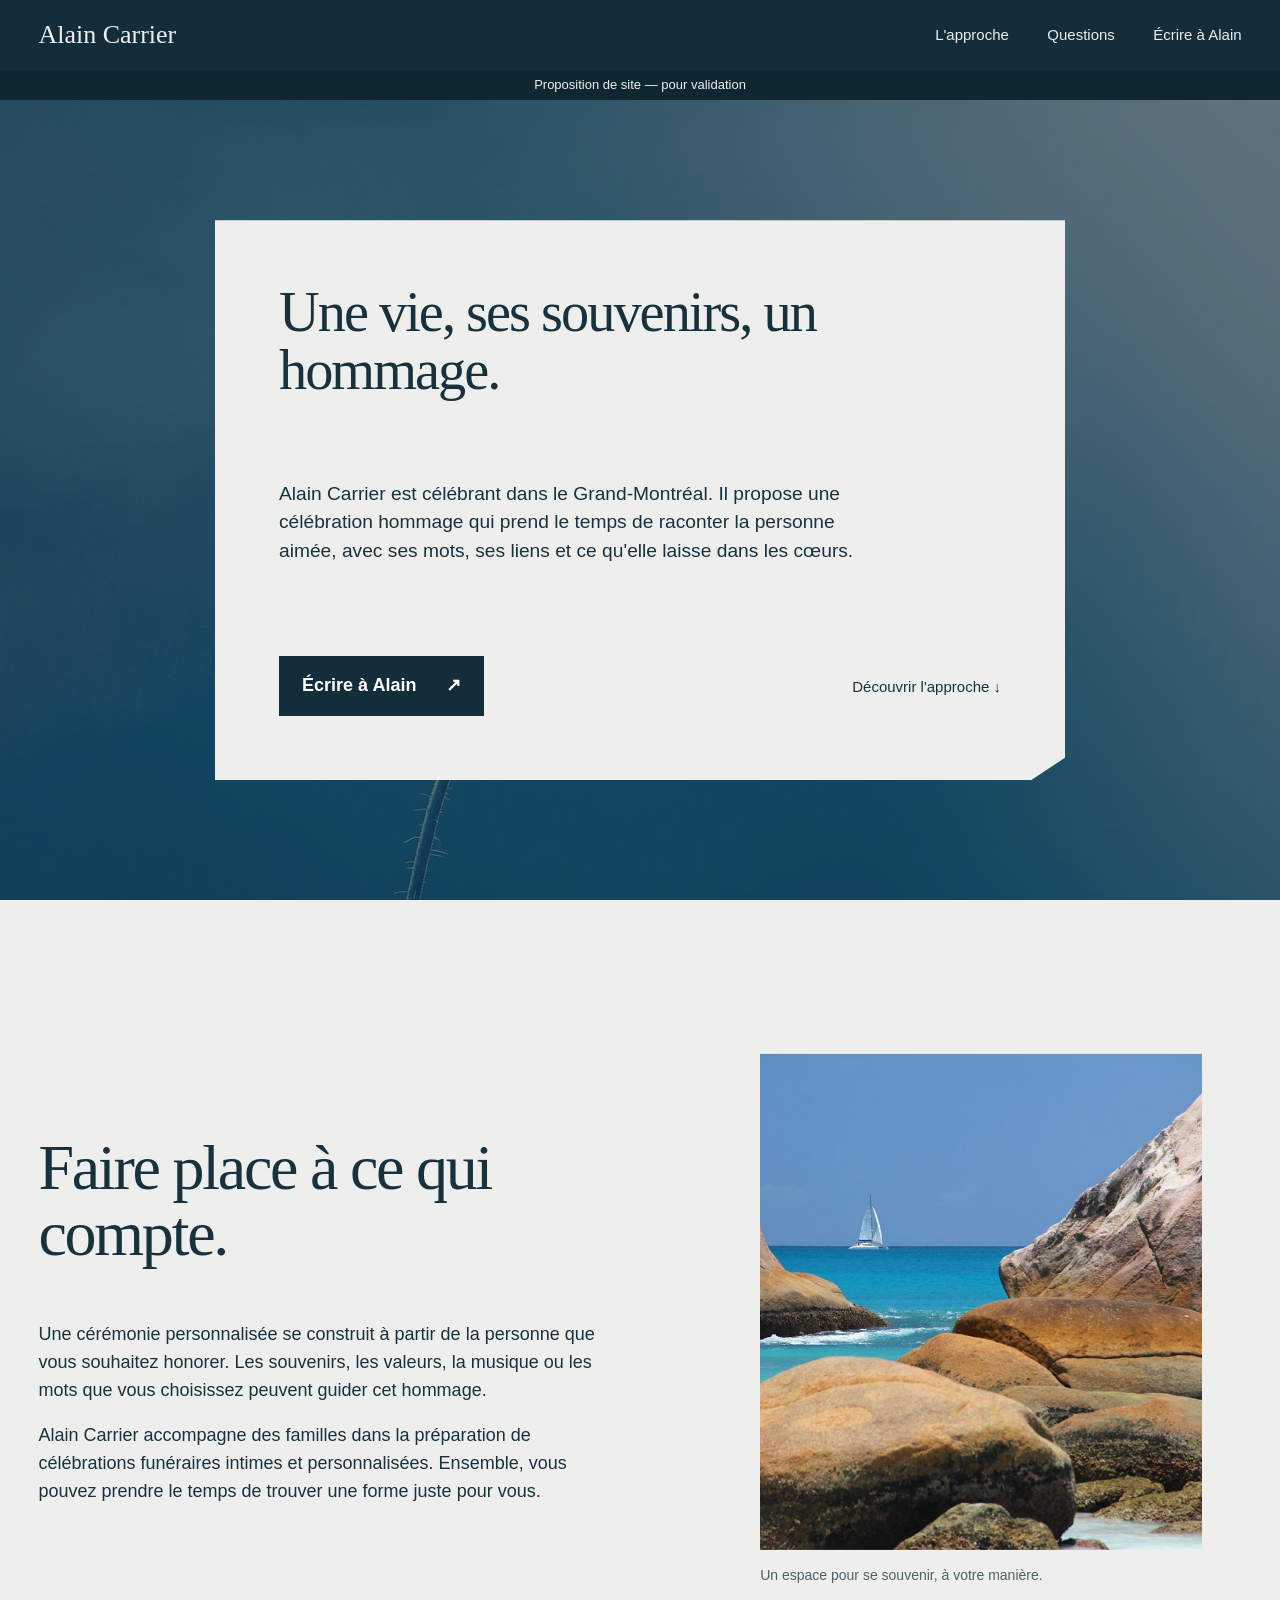
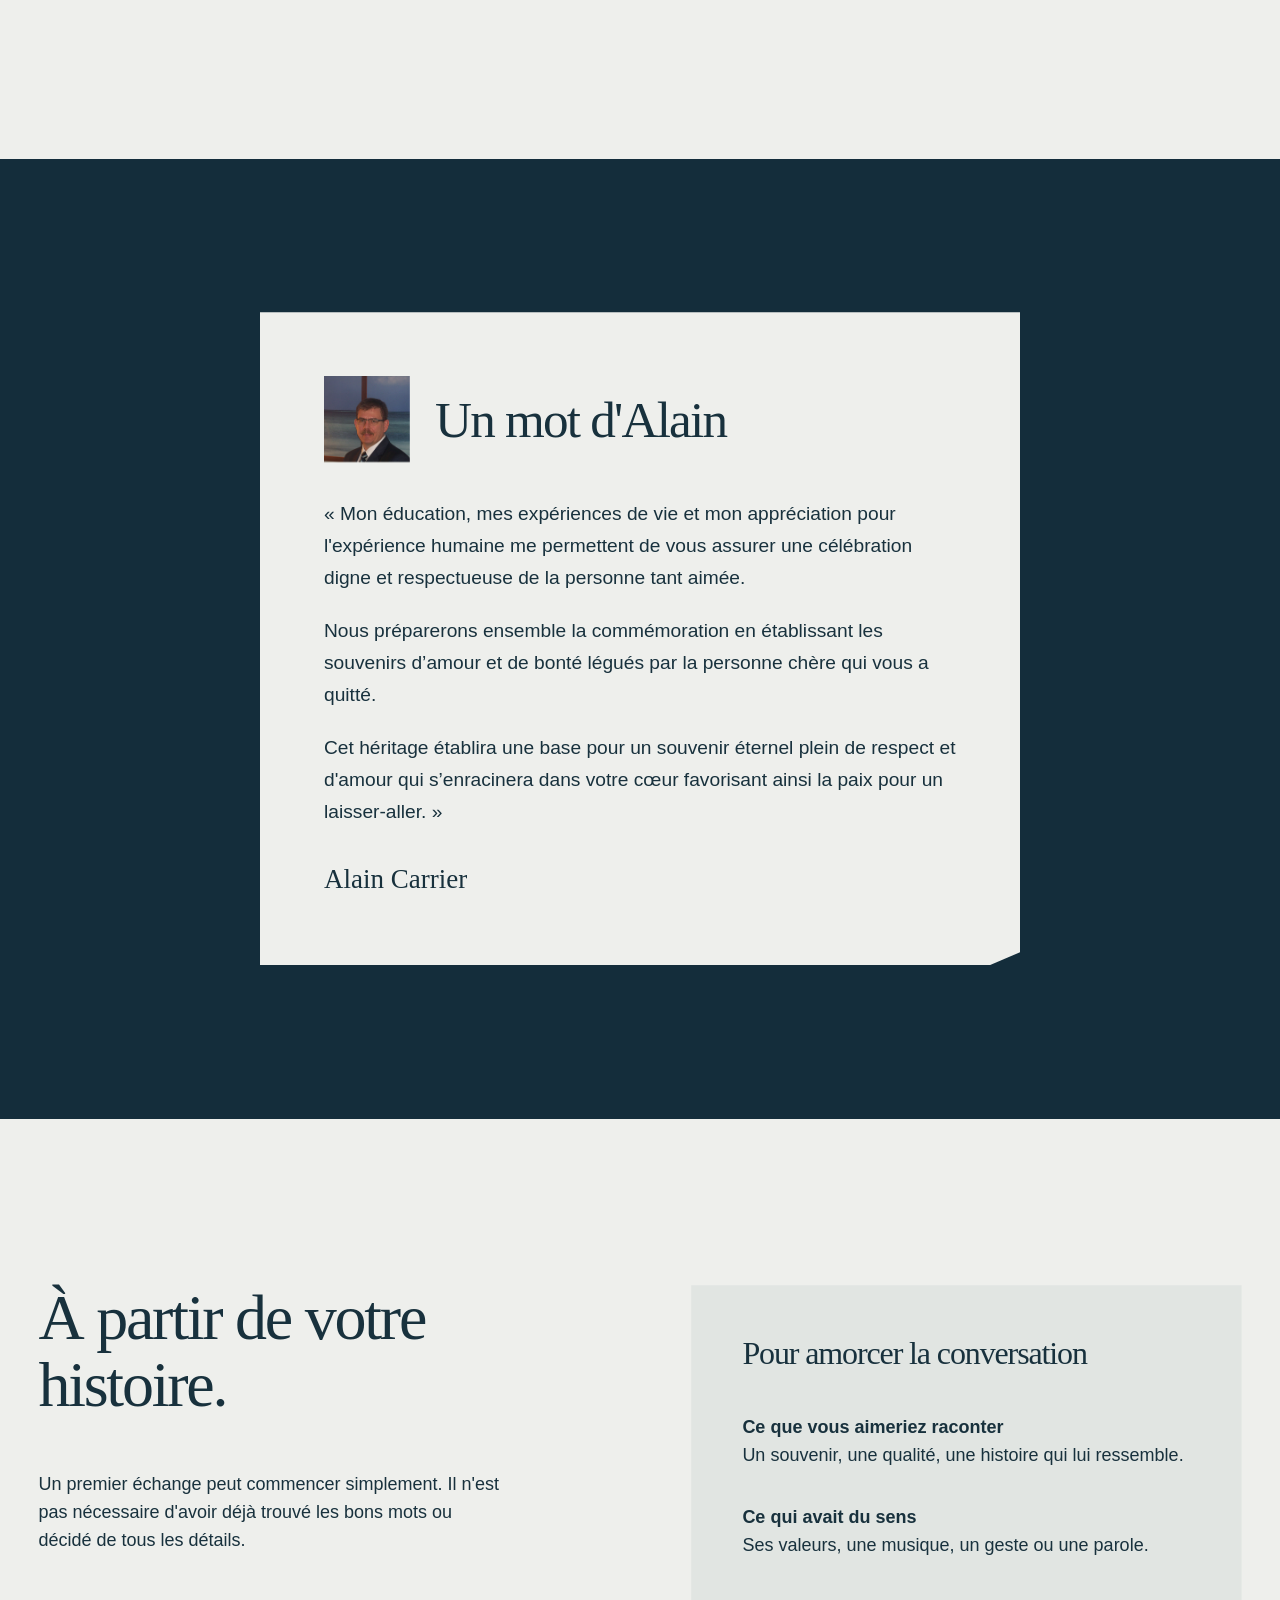
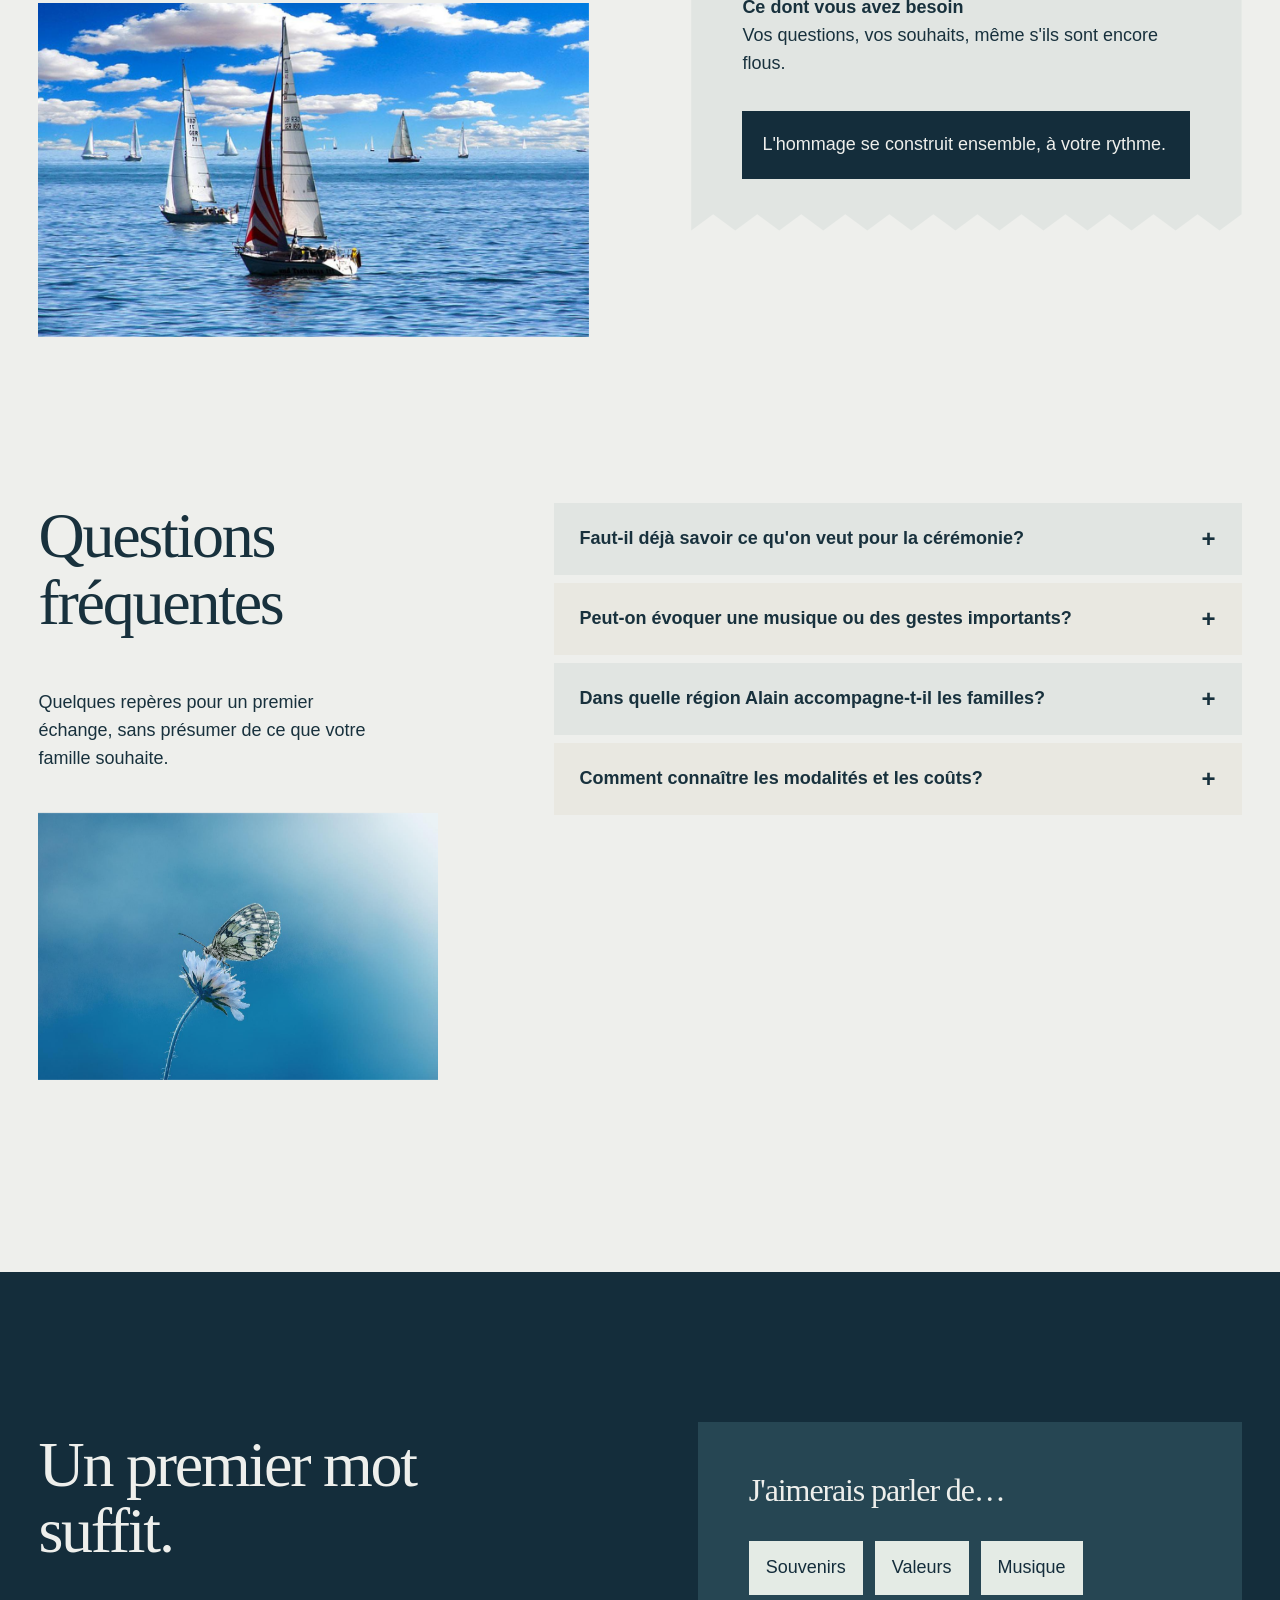
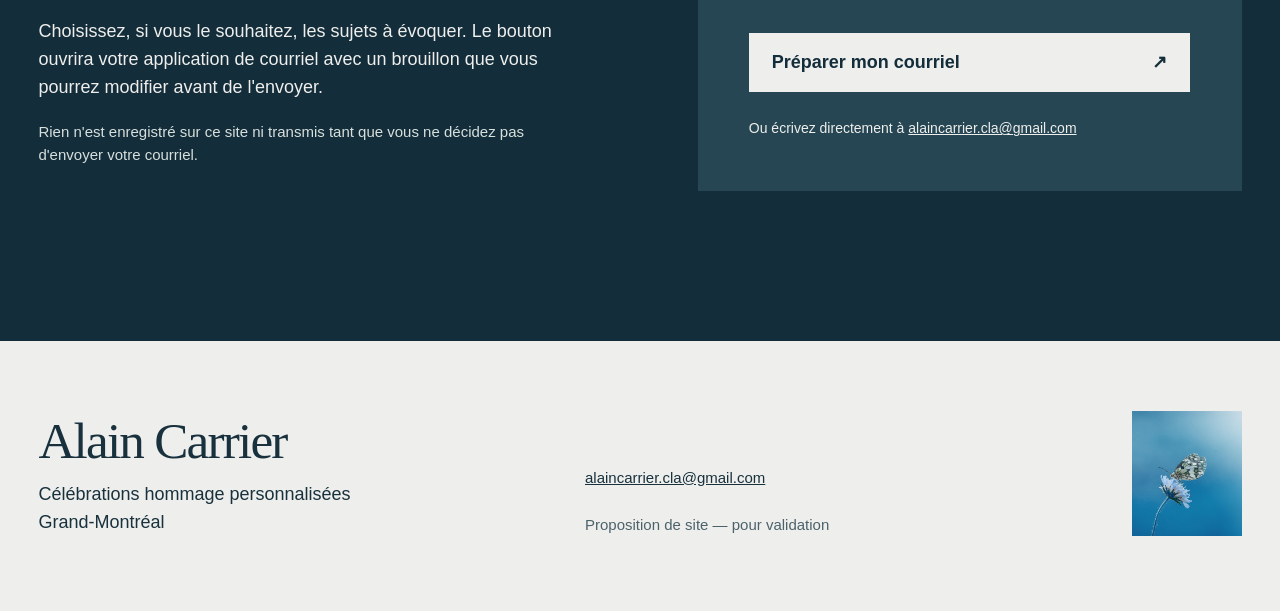
==== site/v1/index.html @ 3114a9c0 "Build Alain Carrier celebrant V2 and preserve V1 archive" ====
<!doctype html>
<html lang="fr-CA">
<head>
  <meta charset="utf-8">
  <meta name="viewport" content="width=device-width, initial-scale=1">
  <meta name="robots" content="noindex,nofollow">
  <meta name="description" content="Proposition de site pour Alain Carrier, célébrant d'hommages personnalisés dans le Grand-Montréal.">
  <title>Alain Carrier — Célébrations hommage</title>
  <link rel="stylesheet" href="./styles.css">
  <script src="./script.js" defer></script>
</head>
<body>
  <a class="skip" href="#contenu">Aller au contenu</a>
  <header class="site-nav" aria-label="En-tête du site">
    <a class="wordmark" href="#accueil" aria-label="Alain Carrier, retour à l'accueil">Alain Carrier</a>
    <nav aria-label="Navigation principale">
      <a href="#approche">L'approche</a>
      <a href="#questions">Questions</a>
      <a href="#contact">Écrire à Alain</a>
    </nav>
  </header>
  <div class="preview">Proposition de site — pour validation</div>
  <main id="contenu">
    <section id="accueil" class="hero" aria-labelledby="titre">
      <img class="hero-photo" src="./assets/fleur-papillon.jpg" alt="" width="1280" height="853" aria-hidden="true">
      <div class="hero-sheet">
        <h1 id="titre">Une vie, ses souvenirs, un hommage.</h1>
        <p class="hero-intro">Alain Carrier est célébrant dans le Grand-Montréal. Il propose une célébration hommage qui prend le temps de raconter la personne aimée, avec ses mots, ses liens et ce qu'elle laisse dans les cœurs.</p>
        <div class="hero-bottom">
          <a class="button" href="mailto:alaincarrier.cla@gmail.com?subject=Premier%20contact%20%E2%80%94%20c%C3%A9l%C3%A9bration%20hommage">Écrire à Alain <span aria-hidden="true">↗</span></a>
          <a class="quiet-link" href="#approche">Découvrir l'approche ↓</a>
        </div>
      </div>
    </section>

    <section id="approche" class="approach section-frame" aria-labelledby="approche-titre">
      <div class="approach-copy">
        <h2 id="approche-titre">Faire place à ce qui compte.</h2>
        <p>Une cérémonie personnalisée se construit à partir de la personne que vous souhaitez honorer. Les souvenirs, les valeurs, la musique ou les mots que vous choisissez peuvent guider cet hommage.</p>
        <p>Alain Carrier accompagne des familles dans la préparation de célébrations funéraires intimes et personnalisées. Ensemble, vous pouvez prendre le temps de trouver une forme juste pour vous.</p>
      </div>
      <figure class="approach-image"><img src="./assets/rochers-mer.jpg" alt="Rochers baignés de lumière près de la mer" width="1280" height="853" loading="lazy"><figcaption>Un espace pour se souvenir, à votre manière.</figcaption></figure>
    </section>

    <section class="letter-field" aria-labelledby="lettre-titre">
      <div class="letter section-frame">
        <div class="letter-heading"><img src="./assets/alain-carrier.jpg" alt="Portrait d'Alain Carrier" width="2048" height="1536" loading="lazy"><h2 id="lettre-titre">Un mot d'Alain</h2></div>
        <blockquote>
          <p>« Mon éducation, mes expériences de vie et mon appréciation pour l'expérience humaine me permettent de vous assurer une célébration digne et respectueuse de la personne tant aimée.</p>
          <p>Nous préparerons ensemble la commémoration en établissant les souvenirs d’amour et de bonté légués par la personne chère qui vous a quitté.</p>
          <p>Cet héritage établira une base pour un souvenir éternel plein de respect et d'amour qui s’enracinera dans votre cœur favorisant ainsi la paix pour un laisser-aller. »</p>
        </blockquote>
        <p class="signature">Alain Carrier</p>
      </div>
    </section>

    <section class="path section-frame" aria-labelledby="chemin-titre">
      <div class="path-copy"><h2 id="chemin-titre">À partir de votre histoire.</h2><p>Un premier échange peut commencer simplement. Il n'est pas nécessaire d'avoir déjà trouvé les bons mots ou décidé de tous les détails.</p><img src="./assets/voiliers.jpg" alt="Voiliers sur l'eau sous un ciel clair" width="1280" height="877" loading="lazy"></div>
      <div class="path-slip" aria-label="Pistes pour préparer la célébration">
        <h3>Pour amorcer la conversation</h3>
        <p><strong>Ce que vous aimeriez raconter</strong><br>Un souvenir, une qualité, une histoire qui lui ressemble.</p>
        <p><strong>Ce qui avait du sens</strong><br>Ses valeurs, une musique, un geste ou une parole.</p>
        <p><strong>Ce dont vous avez besoin</strong><br>Vos questions, vos souhaits, même s'ils sont encore flous.</p>
        <p class="slip-end">L'hommage se construit ensemble, à votre rythme.</p>
      </div>
    </section>

    <section id="questions" class="faq section-frame" aria-labelledby="questions-titre">
      <div class="faq-heading"><h2 id="questions-titre">Questions fréquentes</h2><p>Quelques repères pour un premier échange, sans présumer de ce que votre famille souhaite.</p><img src="./assets/fleur-papillon.jpg" alt="Papillon sur une fleur" width="1280" height="853" loading="lazy"></div>
      <div class="faq-list">
        <details><summary>Faut-il déjà savoir ce qu'on veut pour la cérémonie?</summary><p>Non. Vous pouvez écrire avec quelques souvenirs ou simplement avec vos questions. Les possibilités se discutent avec Alain lors d'un premier échange.</p></details>
        <details><summary>Peut-on évoquer une musique ou des gestes importants?</summary><p>Vous pouvez en parler dans votre message. Leur place dans la célébration sera à convenir ensemble, selon le lieu et les personnes concernées.</p></details>
        <details><summary>Dans quelle région Alain accompagne-t-il les familles?</summary><p>Cette proposition présente son accompagnement dans le Grand-Montréal. Pour un lieu précis, écrivez-lui afin de vérifier ce qui est possible.</p></details>
        <details><summary>Comment connaître les modalités et les coûts?</summary><p>Ils ne sont pas indiqués ici, car ils doivent être confirmés directement avec Alain selon votre situation. Vous pouvez les demander dès votre premier message.</p></details>
      </div>
    </section>

    <section id="contact" class="contact" aria-labelledby="contact-titre">
      <div class="contact-inner section-frame">
        <div class="contact-text"><h2 id="contact-titre">Un premier mot suffit.</h2><p>Choisissez, si vous le souhaitez, les sujets à évoquer. Le bouton ouvrira votre application de courriel avec un brouillon que vous pourrez modifier avant de l'envoyer.</p><p class="privacy">Rien n'est enregistré sur ce site ni transmis tant que vous ne décidez pas d'envoyer votre courriel.</p></div>
        <div class="composer" role="group" aria-labelledby="composer-title">
          <h3 id="composer-title">J'aimerais parler de…</h3>
          <div class="choices">
            <label><input type="checkbox" value="souvenirs"><span>Souvenirs</span></label>
            <label><input type="checkbox" value="valeurs"><span>Valeurs</span></label>
            <label><input type="checkbox" value="musique"><span>Musique</span></label>
          </div>
          <a id="compose-email" class="button button-light" href="mailto:alaincarrier.cla@gmail.com?subject=Premier%20contact%20%E2%80%94%20c%C3%A9l%C3%A9bration%20hommage">Préparer mon courriel <span aria-hidden="true">↗</span></a>
          <p class="email-address">Ou écrivez directement à <a href="mailto:alaincarrier.cla@gmail.com">alaincarrier.cla@gmail.com</a></p>
        </div>
      </div>
    </section>
  </main>
  <footer class="footer section-frame"><div><p class="footer-title">Alain Carrier</p><p>Célébrations hommage personnalisées<br>Grand-Montréal</p></div><div class="footer-end"><a href="mailto:alaincarrier.cla@gmail.com">alaincarrier.cla@gmail.com</a><p>Proposition de site — pour validation</p></div><img src="./assets/fleur-papillon.jpg" alt="Papillon posé sur une fleur dans une lumière bleue" width="1280" height="853" loading="lazy"></footer>
</body>
</html>
---- site/v1/styles.css ----
/* A letter on paper, against deep blue: no interface chrome around grief. */
:root{--navy:#142d3b;--navy-deep:#102631;--paper:#eeefec;--paper-dark:#e1e5e2;--ink:#18313d;--muted:#4c626b;--accent:#b8cdbd;--serif:Georgia,'Times New Roman',serif;--sans:'Helvetica Neue',Arial,sans-serif}
*{box-sizing:border-box}html{scroll-behavior:smooth}body{margin:0;background:var(--paper);color:var(--ink);font-family:var(--sans);font-size:18px;line-height:1.55}img{display:block;max-width:100%;height:auto}a{color:inherit}button,input{font:inherit}a:focus-visible,input:focus-visible,summary:focus-visible{outline:3px solid #c78952;outline-offset:4px}.skip{position:absolute;left:16px;top:-100px;background:var(--paper);z-index:30;padding:10px}.skip:focus{top:12px}.preview{background:var(--navy-deep);color:var(--paper);text-align:center;font-size:13px;padding:5px 20px}.site-nav{position:relative;z-index:2;display:flex;align-items:center;justify-content:space-between;gap:24px;padding:20px clamp(20px,3vw,44px);background:var(--navy);color:var(--paper)}.wordmark{text-decoration:none;font:26px var(--serif)}.site-nav nav{display:flex;gap:clamp(16px,3vw,44px);font-size:15px}.site-nav nav a{text-decoration:none}.site-nav a:hover,.quiet-link:hover,.footer a:hover{text-decoration:underline;text-underline-offset:5px}.section-frame{width:min(100% - 2 * clamp(20px,3vw,44px),1370px);margin-inline:auto}h1,h2,h3,p,figure,blockquote{margin-top:0}h1,h2,h3,.footer-title{font-family:var(--serif);font-weight:400;letter-spacing:-.035em}h2{font-size:clamp(38px,5vw,72px);line-height:1.04}h3{font-size:clamp(26px,2.5vw,38px);line-height:1.12}.button{display:inline-flex;justify-content:space-between;align-items:center;gap:30px;background:var(--navy);color:#fff;text-decoration:none;padding:16px 23px;min-height:56px;font-weight:600;transition:transform .2s,background-color .2s}.button:hover{transform:translateY(-3px);background:#244b5d}.button:active{transform:translateY(0)}
.hero{min-height:min(850px,calc(100svh - 100px));position:relative;display:grid;place-items:center;padding:48px 20px;background:var(--navy);overflow:hidden}.hero-photo{position:absolute;inset:0;width:100%;height:100%;object-fit:cover;object-position:center 45%;opacity:.35;animation:hero-drift 16s ease-in-out infinite alternate}.hero-sheet{position:relative;background:var(--paper);width:min(850px,100%);min-height:560px;padding:clamp(30px,5vw,70px);display:flex;flex-direction:column;justify-content:space-between;clip-path:polygon(0 0,100% 0,100% 96%,96% 100%,0 100%)}.hero h1{font-size:clamp(46px,4.4vw,63px);line-height:1.02;max-width:720px;margin:0 0 26px}.hero-intro{font-size:clamp(18px,1.5vw,21px);max-width:590px;line-height:1.48;margin:0 0 36px}.hero-bottom{display:flex;align-items:center;justify-content:space-between;gap:20px}.quiet-link{font-size:15px;text-decoration:none}
.approach{padding-block:clamp(90px,12vw,170px);display:grid;grid-template-columns:1fr .9fr;gap:clamp(40px,8vw,125px);align-items:center}.approach-copy{max-width:600px}.approach-copy p{max-width:570px}.approach-image img{width:100%;aspect-ratio:4/4.5;object-fit:cover}.approach-image figcaption{font-size:14px;margin-top:15px;color:var(--muted)}
.letter-field{background:var(--navy);padding:clamp(85px,12vw,160px) 0}.letter{max-width:760px;background:var(--paper);padding:clamp(30px,5vw,72px);clip-path:polygon(0 0,100% 0,100% 98%,96% 100%,0 100%)}.letter-heading{display:flex;align-items:center;gap:25px;margin-bottom:36px}.letter-heading img{width:86px;height:86px;object-fit:cover;object-position:center 30%}.letter-heading h2{font-size:clamp(34px,4vw,54px);margin:0}.letter blockquote{margin:0;font-size:clamp(18px,1.5vw,21px);line-height:1.65}.letter blockquote p{margin-bottom:1.15em}.signature{font-family:var(--serif);font-size:27px;margin:32px 0 0}
.path{padding-block:clamp(100px,13vw,180px);display:grid;grid-template-columns:1fr 1fr;gap:clamp(50px,8vw,150px);align-items:start}.path-copy{position:sticky;top:45px}.path-copy p{max-width:470px}.path-copy img{width:100%;aspect-ratio:1.65;object-fit:cover;margin-top:48px}.path-slip{background:var(--paper-dark);padding:clamp(30px,4vw,56px);clip-path:polygon(0 0,100% 0,100% 97%,96% 100%,92% 97%,88% 100%,84% 97%,80% 100%,76% 97%,72% 100%,68% 97%,64% 100%,60% 97%,56% 100%,52% 97%,48% 100%,44% 97%,40% 100%,36% 97%,32% 100%,28% 97%,24% 100%,20% 97%,16% 100%,12% 97%,8% 100%,4% 97%,0 100%)}.path-slip h3{margin-bottom:42px}.path-slip p{margin-bottom:34px}.path-slip strong{font-weight:600}.path-slip .slip-end{background:var(--navy);color:var(--paper);padding:20px;margin:15px 0 0}
.faq{padding-bottom:clamp(110px,15vw,200px);display:grid;grid-template-columns:.75fr 1.25fr;gap:clamp(40px,8vw,130px)}.faq-heading p{max-width:340px}.faq-heading img{width:100%;max-width:400px;aspect-ratio:1.5;object-fit:cover;margin-top:40px}.faq-list details{background:var(--paper-dark);margin-bottom:8px;padding:22px 26px}.faq-list details:nth-child(even){background:#e9e8e1}.faq-list summary{cursor:pointer;font-weight:600;list-style:none;padding-right:28px;position:relative}.faq-list summary::-webkit-details-marker{display:none}.faq-list summary:after{content:'+';position:absolute;right:0;font-size:24px;top:-5px}.faq-list details[open] summary:after{content:'−'}.faq-list details p{margin:20px 0 0;max-width:54ch}
.contact{background:var(--navy);color:var(--paper);padding:clamp(90px,12vw,150px) 0}.contact-inner{display:grid;grid-template-columns:1fr 1fr;gap:clamp(50px,9vw,145px);align-items:center}.contact h2{max-width:500px}.contact-text p{max-width:520px}.privacy{font-size:15px;color:#d7e0dc}.composer{background:#264653;padding:clamp(28px,4vw,52px)}.composer h3{margin-bottom:32px}.choices{display:flex;flex-wrap:wrap;gap:12px;margin-bottom:38px}.choices label{position:relative;cursor:pointer}.choices input{position:absolute;opacity:0;left:18px;top:20px}.choices span{display:block;background:#e4ebe5;color:var(--navy);padding:13px 17px;min-height:50px;transition:background .2s,transform .2s}.choices label:hover span{transform:translateY(-2px)}.choices input:checked+span{background:#b8cdbd;font-weight:600}.choices input:focus-visible+span{outline:3px solid #efb27b;outline-offset:3px}.button-light{background:var(--paper);color:var(--navy);width:100%}.button-light:hover{background:#d9e4dd}.email-address{font-size:14px;overflow-wrap:anywhere;margin:26px 0 0}.footer{display:grid;grid-template-columns:1fr 1fr 110px;gap:32px;align-items:end;padding-block:60px 75px}.footer-title{font-size:clamp(34px,4vw,55px);margin-bottom:12px}.footer p{margin-bottom:0}.footer-end{font-size:15px;overflow-wrap:anywhere}.footer-end p{margin-top:24px;color:var(--muted)}.footer img{width:110px;height:125px;object-fit:cover}
@keyframes hero-drift{to{transform:scale(1.07)}}@media(max-width:800px){.site-nav{align-items:flex-start}.site-nav nav{flex-wrap:wrap;justify-content:flex-end}.hero{min-height:700px}.hero-sheet{min-height:560px}.approach,.path,.faq,.contact-inner{grid-template-columns:1fr;gap:42px}.approach{padding-block:100px}.approach-image img{aspect-ratio:1.4}.path-copy{position:static}.path-copy img{margin-top:30px}.path-slip{max-width:620px}.faq-heading p{max-width:600px}.footer{grid-template-columns:1fr 1fr}.footer img{grid-column:2;justify-self:end}}
@media(max-width:550px){body{font-size:16px}.site-nav{display:block;padding:16px 20px}.wordmark{font-size:24px}.site-nav nav{justify-content:flex-start;gap:15px;margin-top:12px;font-size:14px}.hero{min-height:calc(100svh - 120px);padding:18px}.hero-sheet{min-height:540px;padding:28px 24px;justify-content:flex-start}.hero h1{font-size:28px;line-height:1.04}.hero-intro{font-size:17px;margin-top:45px}.hero-bottom{display:block;margin-top:auto}.hero-bottom .button{width:100%}.quiet-link{display:inline-block;margin-top:22px}.approach{padding-block:90px}.letter-field{padding:70px 0}.letter{width:100%;clip-path:none}.letter-heading img{width:64px;height:64px}.letter-heading{gap:17px}.letter blockquote{font-size:17px}.path{padding-block:100px}.path-slip{padding:30px 24px 50px}.faq{padding-bottom:100px}.faq-list details{padding:18px}.contact{padding:85px 0}.composer{padding:26px 22px}.choices{gap:8px}.choices span{padding:12px}.footer{grid-template-columns:1fr 80px;padding-block:50px}.footer-end{grid-column:1/-1;grid-row:2}.footer img{width:80px;height:95px;grid-column:2;grid-row:1}}
@keyframes enter{from{opacity:.55;transform:translateY(22px)}to{opacity:1;transform:translateY(0)}}
.in-view{animation:enter .75s both}.in-view:nth-child(2){animation-delay:.08s}.in-view:nth-child(3){animation-delay:.16s}
@media(prefers-reduced-motion:reduce){html{scroll-behavior:auto}.hero-photo,.in-view{animation:none}.button,.choices span{transition:none}.button:hover,.choices label:hover span{transform:none}}
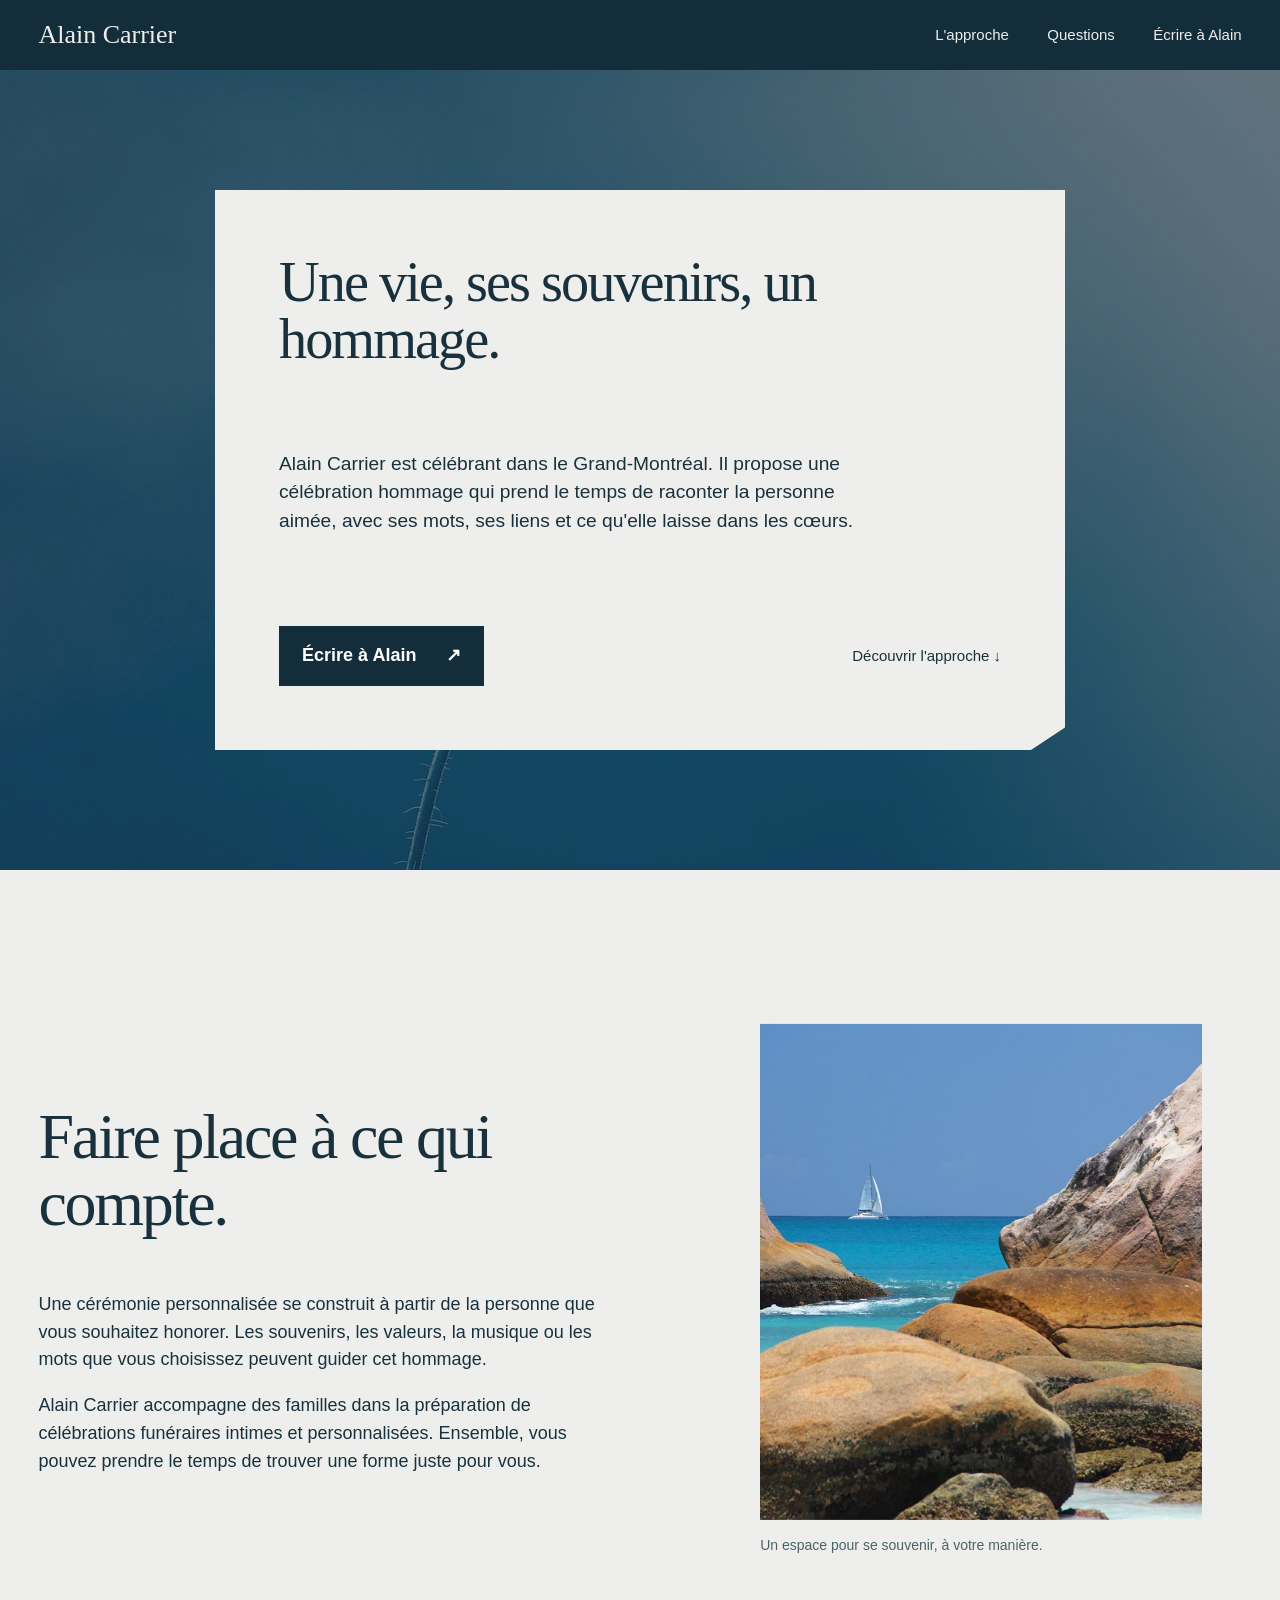
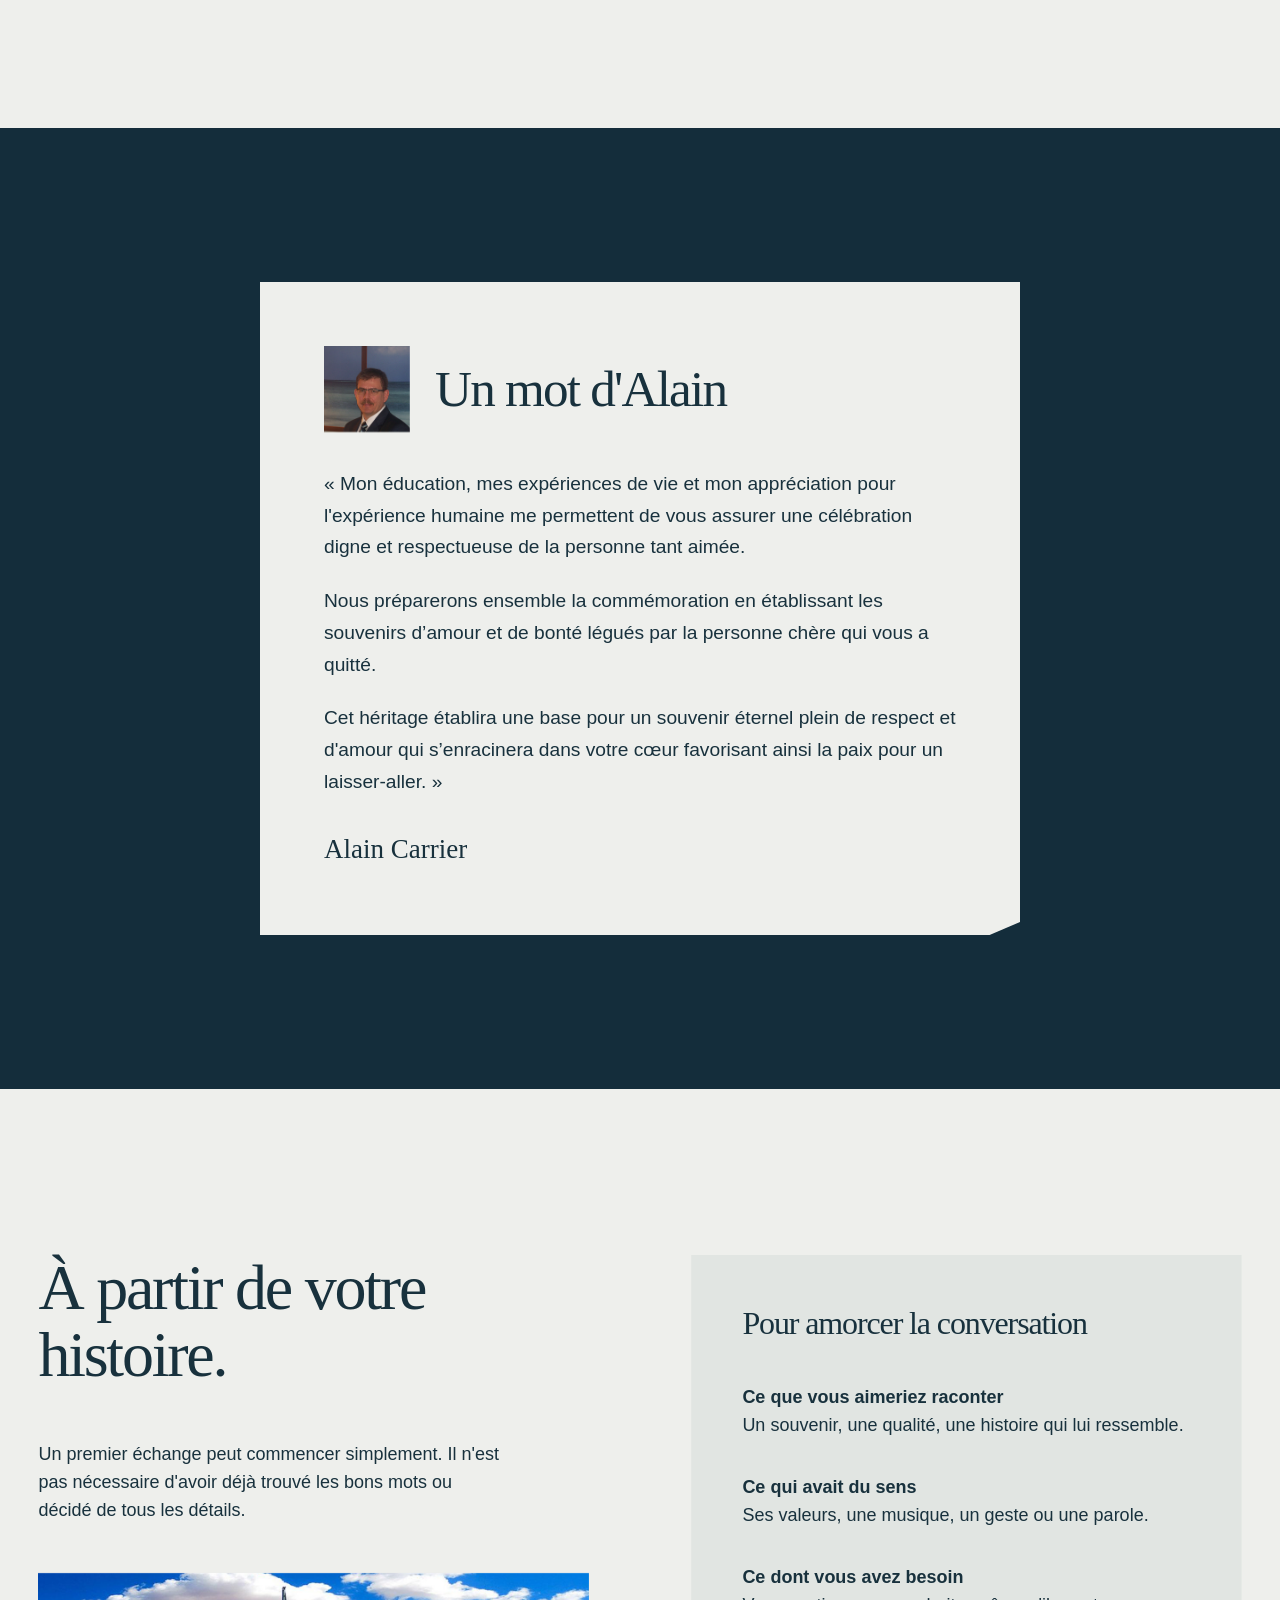
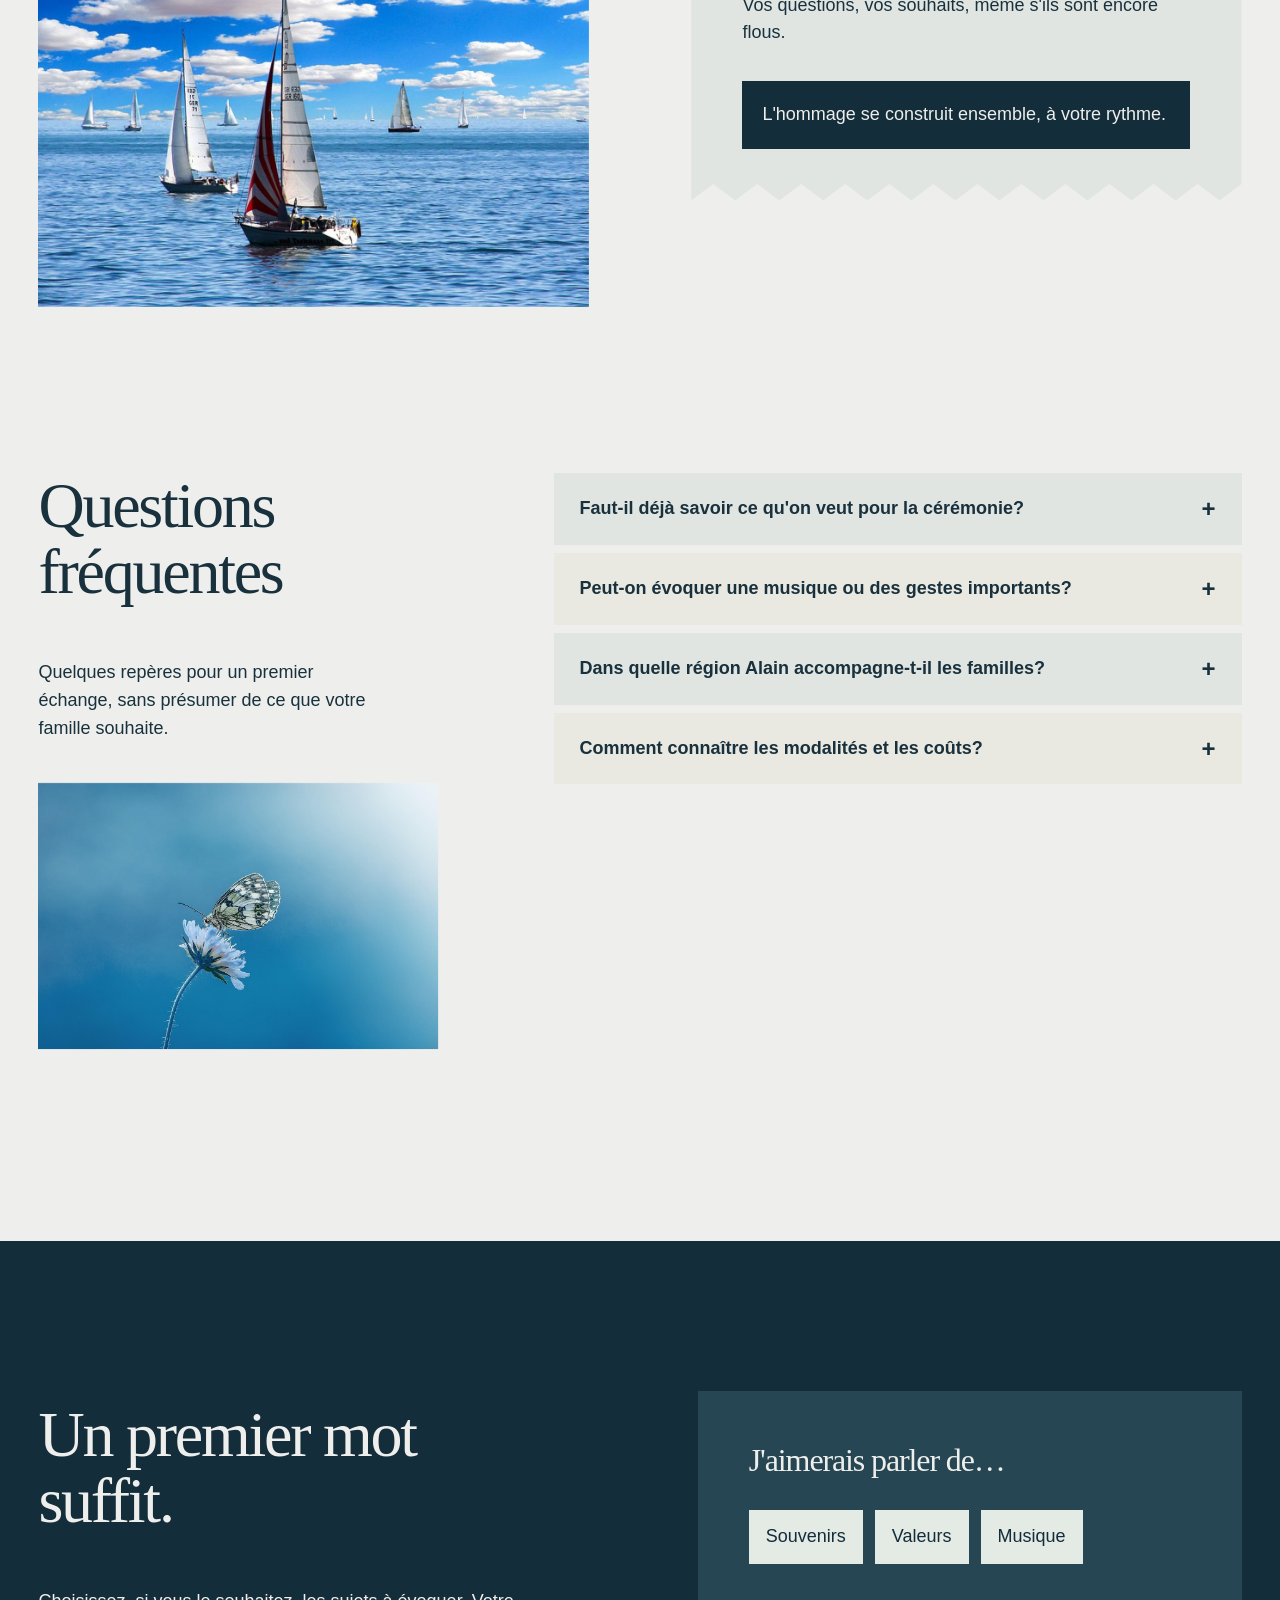
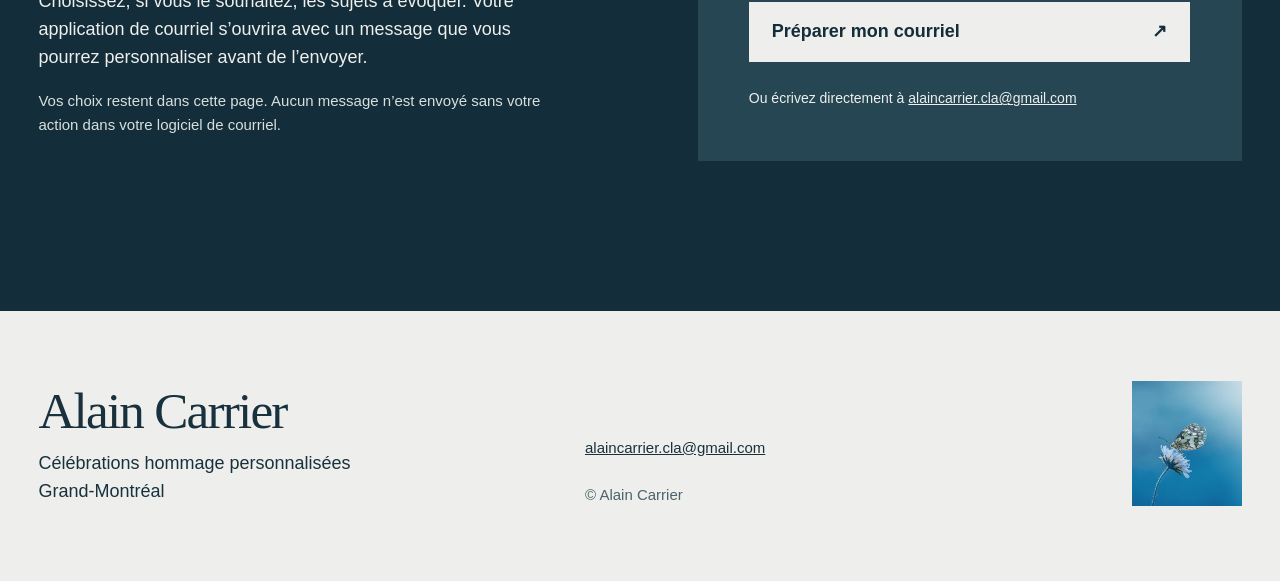
==== commit a43f2e24: "Present both Alain Carrier sites as finished websites" ====
--- a/site/v1/index.html
+++ b/site/v1/index.html
@@ -4,7 +4,7 @@
   <meta charset="utf-8">
   <meta name="viewport" content="width=device-width, initial-scale=1">
   <meta name="robots" content="noindex,nofollow">
-  <meta name="description" content="Proposition de site pour Alain Carrier, célébrant d'hommages personnalisés dans le Grand-Montréal.">
+  <meta name="description" content="Alain Carrier, célébrant d'hommages personnalisés dans le Grand-Montréal. Un accompagnement humain pour honorer la personne aimée.">
   <title>Alain Carrier — Célébrations hommage</title>
   <link rel="stylesheet" href="./styles.css">
   <script src="./script.js" defer></script>
@@ -19,7 +19,7 @@
       <a href="#contact">Écrire à Alain</a>
     </nav>
   </header>
-  <div class="preview">Proposition de site — pour validation</div>
+
   <main id="contenu">
     <section id="accueil" class="hero" aria-labelledby="titre">
       <img class="hero-photo" src="./assets/fleur-papillon.jpg" alt="" width="1280" height="853" aria-hidden="true">
@@ -70,14 +70,14 @@
       <div class="faq-list">
         <details><summary>Faut-il déjà savoir ce qu'on veut pour la cérémonie?</summary><p>Non. Vous pouvez écrire avec quelques souvenirs ou simplement avec vos questions. Les possibilités se discutent avec Alain lors d'un premier échange.</p></details>
         <details><summary>Peut-on évoquer une musique ou des gestes importants?</summary><p>Vous pouvez en parler dans votre message. Leur place dans la célébration sera à convenir ensemble, selon le lieu et les personnes concernées.</p></details>
-        <details><summary>Dans quelle région Alain accompagne-t-il les familles?</summary><p>Cette proposition présente son accompagnement dans le Grand-Montréal. Pour un lieu précis, écrivez-lui afin de vérifier ce qui est possible.</p></details>
-        <details><summary>Comment connaître les modalités et les coûts?</summary><p>Ils ne sont pas indiqués ici, car ils doivent être confirmés directement avec Alain selon votre situation. Vous pouvez les demander dès votre premier message.</p></details>
+        <details><summary>Dans quelle région Alain accompagne-t-il les familles?</summary><p>Alain accompagne les familles dans le Grand-Montréal. Pour un lieu précis, écrivez-lui afin de vérifier ce qui est possible.</p></details>
+        <details><summary>Comment connaître les modalités et les coûts?</summary><p>Les modalités et les honoraires se discutent directement avec Alain selon votre situation. Vous pouvez les demander dès votre premier message.</p></details>
       </div>
     </section>
 
     <section id="contact" class="contact" aria-labelledby="contact-titre">
       <div class="contact-inner section-frame">
-        <div class="contact-text"><h2 id="contact-titre">Un premier mot suffit.</h2><p>Choisissez, si vous le souhaitez, les sujets à évoquer. Le bouton ouvrira votre application de courriel avec un brouillon que vous pourrez modifier avant de l'envoyer.</p><p class="privacy">Rien n'est enregistré sur ce site ni transmis tant que vous ne décidez pas d'envoyer votre courriel.</p></div>
+        <div class="contact-text"><h2 id="contact-titre">Un premier mot suffit.</h2><p>Choisissez, si vous le souhaitez, les sujets à évoquer. Votre application de courriel s’ouvrira avec un message que vous pourrez personnaliser avant de l’envoyer.</p><p class="privacy">Vos choix restent dans cette page. Aucun message n’est envoyé sans votre action dans votre logiciel de courriel.</p></div>
         <div class="composer" role="group" aria-labelledby="composer-title">
           <h3 id="composer-title">J'aimerais parler de…</h3>
           <div class="choices">
@@ -91,6 +91,6 @@
       </div>
     </section>
   </main>
-  <footer class="footer section-frame"><div><p class="footer-title">Alain Carrier</p><p>Célébrations hommage personnalisées<br>Grand-Montréal</p></div><div class="footer-end"><a href="mailto:alaincarrier.cla@gmail.com">alaincarrier.cla@gmail.com</a><p>Proposition de site — pour validation</p></div><img src="./assets/fleur-papillon.jpg" alt="Papillon posé sur une fleur dans une lumière bleue" width="1280" height="853" loading="lazy"></footer>
+  <footer class="footer section-frame"><div><p class="footer-title">Alain Carrier</p><p>Célébrations hommage personnalisées<br>Grand-Montréal</p></div><div class="footer-end"><a href="mailto:alaincarrier.cla@gmail.com">alaincarrier.cla@gmail.com</a><p>© Alain Carrier</p></div><img src="./assets/fleur-papillon.jpg" alt="Papillon posé sur une fleur dans une lumière bleue" width="1280" height="853" loading="lazy"></footer>
 </body>
 </html>
